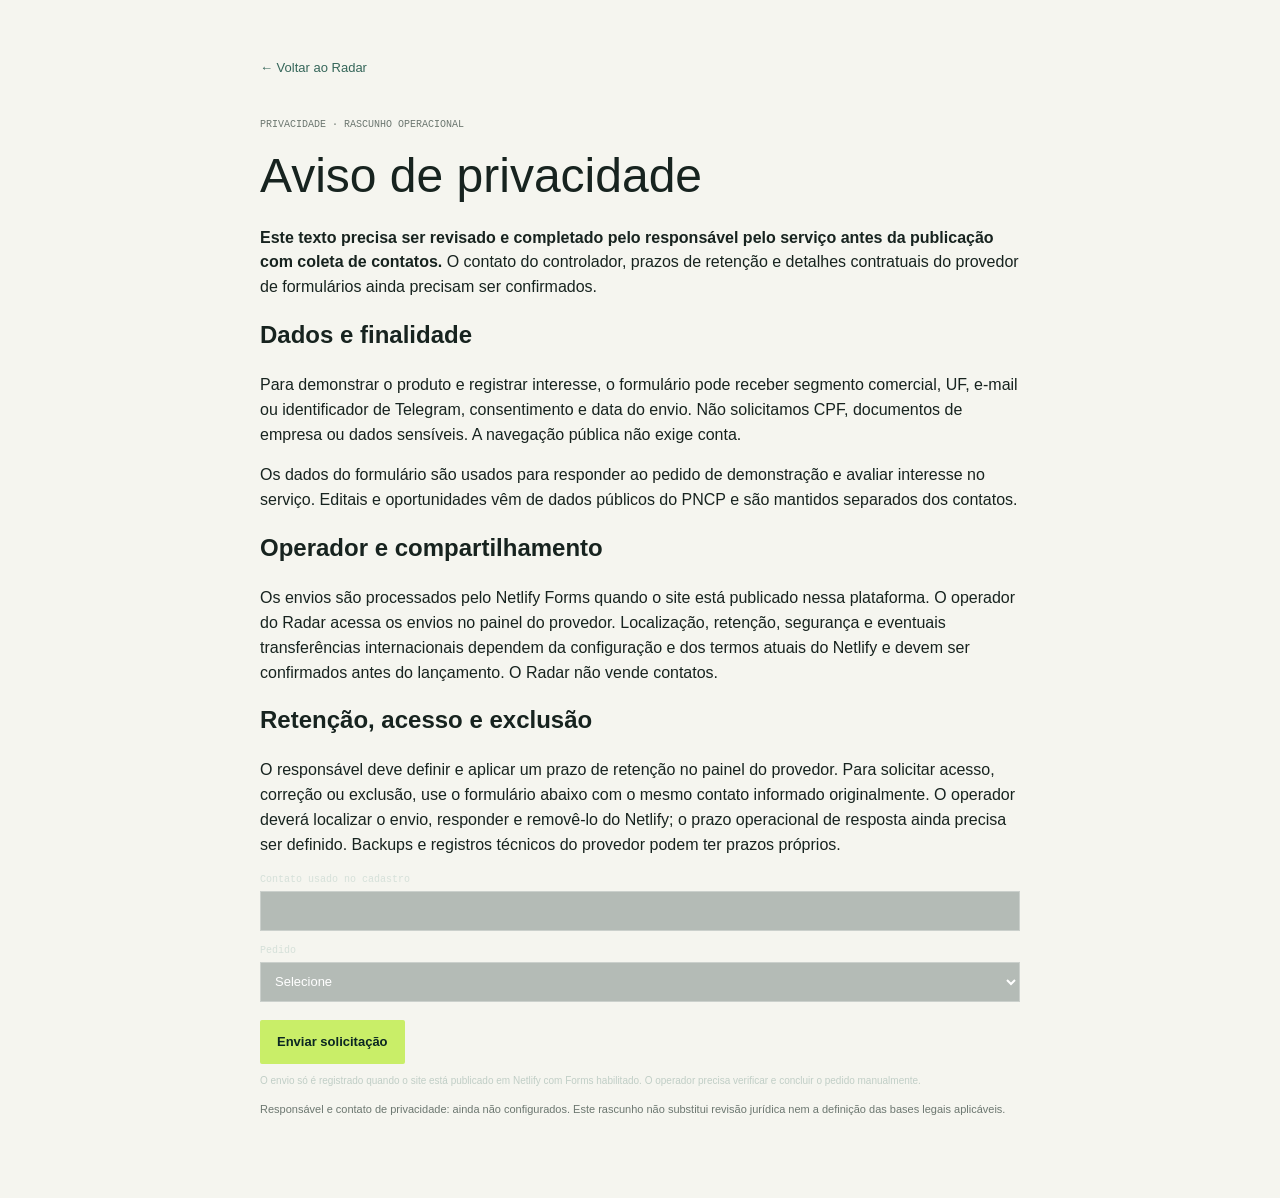
==== site/privacidade.html @ 70b1fcbc "Initial commit – piloto Radar" ====
<!doctype html>
<html lang="pt-BR">
<head>
  <meta charset="utf-8">
  <meta name="viewport" content="width=device-width, initial-scale=1">
  <meta name="robots" content="noindex,follow">
  <title>Privacidade | Radar de Licitações</title>
  <link rel="stylesheet" href="assets/style.css">
</head>
<body>
  <main class="detail-page">
    <a href="index.html">← Voltar ao Radar</a>
    <p class="eyebrow">PRIVACIDADE · RASCUNHO OPERACIONAL</p>
    <h1>Aviso de privacidade</h1>
    <p><strong>Este texto precisa ser revisado e completado pelo responsável pelo serviço antes da publicação com coleta de contatos.</strong> O contato do controlador, prazos de retenção e detalhes contratuais do provedor de formulários ainda precisam ser confirmados.</p>
    <h2>Dados e finalidade</h2>
    <p>Para demonstrar o produto e registrar interesse, o formulário pode receber segmento comercial, UF, e-mail ou identificador de Telegram, consentimento e data do envio. Não solicitamos CPF, documentos de empresa ou dados sensíveis. A navegação pública não exige conta.</p>
    <p>Os dados do formulário são usados para responder ao pedido de demonstração e avaliar interesse no serviço. Editais e oportunidades vêm de dados públicos do PNCP e são mantidos separados dos contatos.</p>
    <h2>Operador e compartilhamento</h2>
    <p>Os envios são processados pelo Netlify Forms quando o site está publicado nessa plataforma. O operador do Radar acessa os envios no painel do provedor. Localização, retenção, segurança e eventuais transferências internacionais dependem da configuração e dos termos atuais do Netlify e devem ser confirmados antes do lançamento. O Radar não vende contatos.</p>
    <h2>Retenção, acesso e exclusão</h2>
    <p>O responsável deve definir e aplicar um prazo de retenção no painel do provedor. Para solicitar acesso, correção ou exclusão, use o formulário abaixo com o mesmo contato informado originalmente. O operador deverá localizar o envio, responder e removê-lo do Netlify; o prazo operacional de resposta ainda precisa ser definido. Backups e registros técnicos do provedor podem ter prazos próprios.</p>
    <form class="lead-form privacy-request" name="privacidade" method="POST" data-netlify="true" netlify-honeypot="bot-field" action="solicitacao-recebida.html">
      <input type="hidden" name="form-name" value="privacidade">
      <p class="hidden"><label>Não preencher <input name="bot-field"></label></p>
      <label>Contato usado no cadastro<input name="contato" required maxlength="120" autocomplete="email"></label>
      <label>Pedido<select name="pedido" required><option value="">Selecione</option><option value="acesso">Acesso aos dados</option><option value="correcao">Correção</option><option value="exclusao">Exclusão</option></select></label>
      <button class="button button-acid" type="submit">Enviar solicitação</button>
      <p class="form-note">O envio só é registrado quando o site está publicado em Netlify com Forms habilitado. O operador precisa verificar e concluir o pedido manualmente.</p>
    </form>
    <p class="source-note">Responsável e contato de privacidade: ainda não configurados. Este rascunho não substitui revisão jurídica nem a definição das bases legais aplicáveis.</p>
  </main>
</body>
</html>
---- site/assets/style.css ----
:root {
  color-scheme: light;
  --forest: #12352f;
  --forest-deep: #0b2622;
  --leaf: #c9ee68;
  --paper: #f5f5ef;
  --white: #fff;
  --ink: #17231f;
  --muted: #6c7770;
  --line: #dce1d9;
  --coral: #ef795f;
  --sans: "IBM Plex Sans", "Segoe UI", sans-serif;
  --mono: "DM Mono", Consolas, monospace;
}

* { box-sizing: border-box; }
html { scroll-behavior: smooth; }
body { margin: 0; color: var(--ink); background: var(--paper); font: 16px/1.55 var(--sans); }
a { color: inherit; }
button, input, select { font: inherit; }
.site-header { min-height: 76px; padding: 0 clamp(20px, 6vw, 92px); display: flex; align-items: center; justify-content: space-between; gap: 28px; border-bottom: 1px solid rgba(255,255,255,.14); background: var(--forest); color: white; }
.wordmark { display: inline-flex; align-items: center; gap: 10px; color: inherit; text-decoration: none; font: 500 13px var(--mono); white-space: nowrap; }
.wordmark-mark { width: 29px; height: 29px; display: grid; place-items: center; background: var(--leaf); color: var(--forest); font: 500 16px var(--mono); }
.wordmark-light { color: #adbbb4; }
.site-header nav { display: flex; align-items: center; gap: clamp(16px, 3vw, 40px); }
.site-header nav a, .header-cta { color: #e8eee9; text-decoration: none; font-size: 13px; }
.site-header nav a:hover, .site-footer a:hover { color: var(--leaf); }
.header-cta { padding: 10px 14px; border: 1px solid rgba(255,255,255,.34); }
.header-cta span { padding-left: 12px; color: var(--leaf); }
.hero { position: relative; min-height: 540px; overflow: hidden; padding: 88px clamp(22px, 10vw, 154px) 85px; display: grid; grid-template-columns: minmax(0, 1fr) 260px; gap: 9%; align-items: center; color: white; background-color: var(--forest); background-image: linear-gradient(122deg, transparent 66%, rgba(201,238,104,.07) 66.1%, transparent 66.4%), repeating-linear-gradient(0deg, transparent 0 43px, rgba(255,255,255,.035) 44px), repeating-linear-gradient(90deg, transparent 0 43px, rgba(255,255,255,.035) 44px); }
.hero::after { content: ""; position: absolute; width: 440px; height: 440px; border: 1px solid rgba(201,238,104,.18); border-radius: 50%; right: 5%; bottom: -52%; box-shadow: 0 0 0 60px rgba(201,238,104,.025), 0 0 0 120px rgba(201,238,104,.02); pointer-events: none; }
.hero-copy, .hero-signal { position: relative; z-index: 1; }
.eyebrow { margin: 0 0 18px; color: var(--muted); font: 500 10px/1.4 var(--mono); letter-spacing: 0; }
.hero .eyebrow, .alert-band .eyebrow, .interest-band .eyebrow { color: #b2c1b8; }
.live-dot, .signal-dot { display: inline-block; width: 7px; height: 7px; margin-right: 8px; border-radius: 50%; background: var(--leaf); vertical-align: 1px; }
h1, h2, h3, p { margin-top: 0; }
.hero h1 { max-width: 760px; margin: 0 0 21px; font-size: clamp(44px, 6vw, 76px); line-height: 1.02; font-weight: 500; }
.hero h1 em, .alert-band h2 em { color: var(--leaf); font-style: normal; }
.hero-lede { max-width: 510px; margin-bottom: 30px; color: #c7d1cb; font-size: 17px; }
.hero-actions { display: flex; align-items: center; gap: 23px; }
.button { min-height: 44px; padding: 12px 17px; display: inline-flex; justify-content: center; align-items: center; gap: 22px; border: 0; border-radius: 2px; text-decoration: none; font-size: 13px; font-weight: 600; cursor: pointer; }
.button-acid { color: var(--forest-deep); background: var(--leaf); }
.button-acid:hover { background: #d9fa83; }
.button-dark, .button-primary { color: white; background: var(--forest); }
.text-link { color: inherit; text-decoration-color: rgba(255,255,255,.48); text-underline-offset: 4px; font-size: 13px; }
.hero-signal { align-self: center; padding: 19px 20px 20px; border: 1px solid rgba(255,255,255,.25); background: rgba(11,38,34,.52); }
.signal-top, .signal-caption { color: #b2c1b8; font: 10px var(--mono); }
.signal-top { display: flex; justify-content: space-between; align-items: center; }
.signal-dot { margin: 0; }
.signal-number { margin-top: 25px; color: var(--leaf); font: 400 51px/1 var(--mono); }
.hero-signal p { margin: 7px 0 19px; color: #e0e8e2; font-size: 13px; }
.signal-rule { height: 1px; margin-bottom: 15px; background: rgba(255,255,255,.2); }
.hero-signal time { display: block; margin-top: 5px; color: white; font: 11px var(--mono); }
.hero-index { position: absolute; right: clamp(22px, 6vw, 92px); bottom: 27px; color: var(--leaf); font: 11px var(--mono); }
.hero-index span { margin: 0 10px; color: #74877c; }
.section-wrap { width: min(1140px, calc(100% - 44px)); margin: 0 auto; }
.explore { padding-top: 76px; padding-bottom: 78px; }
.section-heading { display: flex; justify-content: space-between; align-items: end; gap: 22px; margin-bottom: 26px; }
.section-heading h2, .interest-band h2 { margin: 0; font-size: clamp(30px, 4vw, 43px); line-height: 1.08; font-weight: 500; }
.result-count, .plans-note, .data-updated { margin: 0 0 5px; color: var(--muted); font-size: 12px; }
.freshness-warning { margin: -12px 0 16px; padding: 10px 12px; border-left: 3px solid var(--coral); color: #704234; background: #f8e9e3; font-size: 12px; }
.filters { margin-bottom: 17px; padding: 13px; display: grid; grid-template-columns: minmax(220px, 1.7fr) repeat(5, minmax(105px, .7fr)) 42px; align-items: end; gap: 10px; border: 1px solid var(--line); background: #fff; }
.filters label, .lead-form label { min-width: 0; display: grid; gap: 6px; color: var(--muted); font: 10px var(--mono); }
.filters input, .filters select, .lead-form input:not([type=checkbox]), .lead-form select { width: 100%; min-height: 40px; padding: 9px 10px; border: 1px solid var(--line); border-radius: 0; outline-color: #508575; color: var(--ink); background: #fff; font: 13px var(--sans); }
.filter-reset { width: 40px; height: 40px; border: 1px solid var(--line); color: var(--forest); background: var(--paper); font-size: 20px; cursor: pointer; }
.opportunity-table-wrap { overflow-x: auto; border-top: 2px solid var(--forest); }
.opportunity-table { width: 100%; min-width: 750px; border-collapse: collapse; text-align: left; }
.opportunity-table th { padding: 12px 10px; color: var(--muted); background: #edeee8; font: 10px var(--mono); }
.opportunity-table td { padding: 15px 10px; border-bottom: 1px solid var(--line); vertical-align: top; font-size: 12px; }
.opportunity-table td:first-child { width: 42%; }
.opp-title { display: block; max-width: 520px; color: var(--forest); font-size: 14px; font-weight: 600; text-decoration: none; }
.opp-title:hover { text-decoration: underline; text-underline-offset: 3px; }
.opp-org, .opp-meta { display: block; margin-top: 4px; color: var(--muted); font-size: 11px; }
.opp-location { white-space: nowrap; }
.deadline { white-space: nowrap; font: 11px var(--mono); }
.official-link { color: #356659; font-weight: 600; text-decoration: none; white-space: nowrap; }
.empty-state { padding: 40px !important; color: var(--muted); text-align: center; }
.table-footnote, .source-note { margin: 13px 0 0; color: var(--muted); font-size: 11px; }
.alert-band { padding: 74px 0; color: white; background: var(--forest-deep); }
.alert-layout { display: grid; grid-template-columns: 1fr minmax(360px, 480px); gap: 9%; align-items: center; }
.alert-band h2 { margin: 0 0 18px; font-size: clamp(35px, 4.2vw, 48px); line-height: 1.05; font-weight: 500; }
.alert-band .alert-layout > div:first-child > p:not(.eyebrow) { max-width: 420px; margin-bottom: 23px; color: #bdcac3; font-size: 14px; }
.telegram-preview { padding: 16px; color: var(--ink); background: #e9f0e9; }
.telegram-top { display: flex; align-items: center; gap: 10px; padding: 2px 2px 13px; border-bottom: 1px solid #d6dfd5; }
.telegram-avatar { width: 31px; height: 31px; display: grid; place-items: center; color: white; background: #478773; font: 13px var(--mono); }
.telegram-top strong, .telegram-top small { display: block; }
.telegram-top strong { font-size: 12px; }
.telegram-top small { color: var(--muted); font-size: 10px; }
.telegram-mark { margin-left: auto; color: #64786c; font: 9px var(--mono); }
.telegram-message { max-height: 255px; overflow: auto; padding: 16px 13px; background: white; font-size: 12px; white-space: pre-wrap; overflow-wrap: anywhere; }
.telegram-message p { margin: 0; }
.telegram-message a { color: #356659; }
.preview-note { margin: 9px 0 0; color: #bdcac3; font-size: 10px; }
.plans { padding-top: 76px; padding-bottom: 65px; }
.plan-grid { display: grid; grid-template-columns: 1fr 1fr; border: 1px solid var(--line); }
.plan { min-height: 300px; padding: 25px 29px; background: #fff; }
.plan + .plan { border-left: 1px solid var(--line); }
.plan-founder { background: #e7eddd; }
.plan-label { margin-bottom: 12px; color: #55766b; font: 10px var(--mono); }
.plan h3 { margin-bottom: 6px; font-size: 25px; font-weight: 500; }
.plan-price { margin-bottom: 15px; font: 24px var(--mono); }
.plan-price span { color: var(--muted); font: 11px var(--sans); }
.plan ul { min-height: 93px; margin: 0 0 19px; padding-left: 17px; color: #52605a; font-size: 12px; }
.plan li { padding: 3px 0; }
.plan .text-link { color: var(--forest); }
.pricing-disclaimer { margin: 11px 0 0; color: var(--muted); font-size: 11px; }
.interest-band { padding: 72px 0; color: white; background: #315a4e; }
.interest-layout { display: grid; grid-template-columns: .9fr 1.1fr; gap: 10%; }
.interest-band h2 { margin-bottom: 14px; }
.interest-layout > div > p:not(.eyebrow) { max-width: 390px; color: #dae4dd; font-size: 14px; }
.lead-form { display: grid; gap: 14px; }
.lead-form label { color: #d5e0d9; }
.form-row { display: grid; grid-template-columns: 120px 1fr; gap: 12px; }
.lead-form input:not([type=checkbox]), .lead-form select { border-color: rgba(255,255,255,.3); color: white; background: rgba(11,38,34,.28); }
.lead-form input::placeholder { color: #c0cec6; }
.consent { display: flex !important; grid-template-columns: 18px 1fr; align-items: start; gap: 9px !important; color: #e4ebe6 !important; font: 11px/1.45 var(--sans) !important; }
.consent input { width: 15px; height: 15px; margin: 0; accent-color: var(--leaf); }
.lead-form button { justify-self: start; }
.form-note { margin: -5px 0 0; color: #c0cec6; font-size: 10px; }
.hidden { position: absolute; width: 1px; height: 1px; overflow: hidden; clip: rect(0,0,0,0); }
.data-section { padding-top: 74px; padding-bottom: 72px; }
.data-updated strong { color: var(--ink); font-weight: 500; }
.data-grid { display: grid; grid-template-columns: repeat(3, 1fr); border-top: 1px solid var(--line); border-bottom: 1px solid var(--line); }
.data-grid > div { padding: 22px 20px 22px 0; }
.data-grid > div + div { padding-left: 20px; border-left: 1px solid var(--line); }
.data-grid h3 { margin-bottom: 8px; font: 11px var(--mono); text-transform: uppercase; }
.data-grid p { margin: 0; color: var(--muted); font-size: 12px; }
.metrics-row { margin-top: 27px; display: grid; grid-template-columns: repeat(4, 1fr); gap: 20px; }
.metrics-row div { display: grid; gap: 7px; }
.metrics-row span { color: var(--muted); font: 9px var(--mono); }
.metrics-row strong { font-size: 14px; font-weight: 500; }
.site-footer { min-height: 85px; padding: 19px clamp(20px, 6vw, 92px); display: flex; align-items: center; justify-content: space-between; gap: 20px; color: white; background: var(--forest-deep); }
.site-footer p, .site-footer > a:last-child { margin: 0; color: #c0cec6; font-size: 11px; text-decoration: none; }
.footer-links { display: flex; align-items: center; gap: 18px; }
.footer-links a { color: #c0cec6; font-size: 11px; text-decoration: none; }
.detail-page { width: min(760px, calc(100% - 40px)); min-height: 70vh; margin: 0 auto; padding: 55px 0 80px; }
.detail-page > a:first-child { color: #356659; font-size: 13px; text-decoration: none; }
.detail-page .eyebrow { margin-top: 38px; }
.detail-page h1 { margin: 0 0 23px; font-size: clamp(32px, 5vw, 48px); line-height: 1.1; font-weight: 500; }
.detail-grid { display: grid; grid-template-columns: 180px 1fr; margin: 0 0 26px; border-top: 1px solid var(--line); }
.detail-grid dt, .detail-grid dd { margin: 0; padding: 12px 8px; border-bottom: 1px solid var(--line); font-size: 13px; }
.detail-grid dt { color: var(--muted); }
.detail-page .button { margin-top: 4px; }
.segment-list { margin: 34px 0 0; padding: 0; list-style: none; border-top: 1px solid var(--line); }
.segment-list li { display: grid; gap: 5px; padding: 15px 0; border-bottom: 1px solid var(--line); }
.segment-list a { color: var(--forest); font-weight: 600; text-decoration: none; }
.segment-list span { color: var(--muted); font-size: 11px; }

@media (max-width: 800px) {
  .site-header { min-height: 66px; flex-wrap: wrap; gap: 12px; padding-top: 12px; padding-bottom: 12px; }
  .site-header nav { order: 3; width: 100%; justify-content: space-between; gap: 10px; }
  .site-header nav a { font-size: 11px; }
  .header-cta { padding: 8px; font-size: 11px; }
  .hero { min-height: auto; grid-template-columns: 1fr; gap: 35px; padding-top: 64px; padding-bottom: 70px; }
  .hero h1 { max-width: 630px; font-size: clamp(43px, 10vw, 65px); }
  .hero-signal { width: min(100%, 310px); }
  .hero::after { right: -28%; bottom: -38%; }
  .filters { grid-template-columns: 1fr 1fr; }
  .filter-search { grid-column: span 2; }
  .filter-reset { justify-self: end; }
  .alert-layout, .interest-layout { grid-template-columns: 1fr; gap: 38px; }
  .telegram-preview { max-width: 560px; }
  .interest-band { padding: 55px 0; }
}
@media (max-width: 540px) {
  .section-wrap { width: min(100% - 32px, 1140px); }
  .hero { padding-right: 20px; padding-left: 20px; }
  .hero-actions { align-items: flex-start; flex-direction: column; gap: 17px; }
  .section-heading { align-items: flex-start; flex-direction: column; gap: 8px; }
  .explore, .plans, .data-section { padding-top: 55px; padding-bottom: 55px; }
  .filters { padding: 9px; gap: 8px; }
  .filters label { font-size: 9px; }
  .filters input, .filters select { min-height: 39px; padding: 8px 6px; font-size: 12px; }
  .plan-grid { grid-template-columns: 1fr; }
  .plan + .plan { border-top: 1px solid var(--line); border-left: 0; }
  .plan { min-height: 0; padding: 22px; }
  .plan ul { min-height: 0; }
  .form-row { grid-template-columns: 95px 1fr; gap: 8px; }
  .data-grid { grid-template-columns: 1fr; }
  .data-grid > div, .data-grid > div + div { padding: 17px 0; border-left: 0; }
  .data-grid > div + div { border-top: 1px solid var(--line); }
  .metrics-row { grid-template-columns: 1fr 1fr; row-gap: 22px; }
  .site-footer { align-items: flex-start; flex-direction: column; gap: 10px; }
  .footer-links { flex-wrap: wrap; gap: 12px; }
  .detail-grid { grid-template-columns: 130px 1fr; }
  .detail-grid dt, .detail-grid dd { overflow-wrap: anywhere; font-size: 12px; }
}
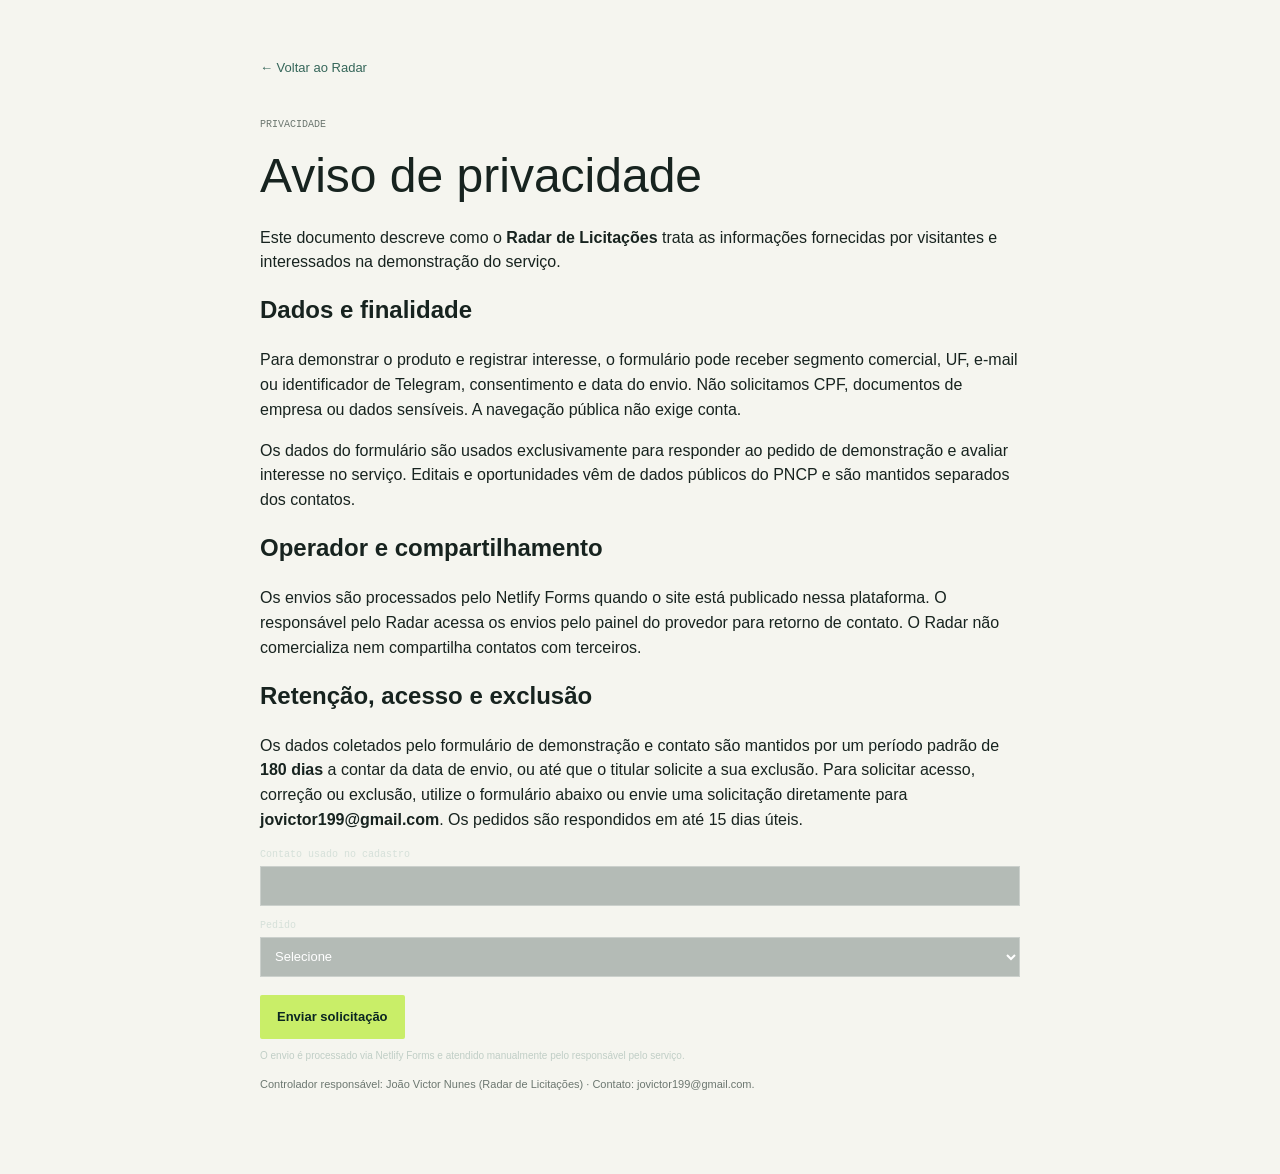
==== commit 13227ceb: "Atualiza termos de uso e aviso de privacidade com dados do responsavel" ====
--- a/site/privacidade.html
+++ b/site/privacidade.html
@@ -10,25 +10,25 @@
 <body>
   <main class="detail-page">
     <a href="index.html">← Voltar ao Radar</a>
-    <p class="eyebrow">PRIVACIDADE · RASCUNHO OPERACIONAL</p>
+    <p class="eyebrow">PRIVACIDADE</p>
     <h1>Aviso de privacidade</h1>
-    <p><strong>Este texto precisa ser revisado e completado pelo responsável pelo serviço antes da publicação com coleta de contatos.</strong> O contato do controlador, prazos de retenção e detalhes contratuais do provedor de formulários ainda precisam ser confirmados.</p>
+    <p>Este documento descreve como o <strong>Radar de Licitações</strong> trata as informações fornecidas por visitantes e interessados na demonstração do serviço.</p>
     <h2>Dados e finalidade</h2>
     <p>Para demonstrar o produto e registrar interesse, o formulário pode receber segmento comercial, UF, e-mail ou identificador de Telegram, consentimento e data do envio. Não solicitamos CPF, documentos de empresa ou dados sensíveis. A navegação pública não exige conta.</p>
-    <p>Os dados do formulário são usados para responder ao pedido de demonstração e avaliar interesse no serviço. Editais e oportunidades vêm de dados públicos do PNCP e são mantidos separados dos contatos.</p>
+    <p>Os dados do formulário são usados exclusivamente para responder ao pedido de demonstração e avaliar interesse no serviço. Editais e oportunidades vêm de dados públicos do PNCP e são mantidos separados dos contatos.</p>
     <h2>Operador e compartilhamento</h2>
-    <p>Os envios são processados pelo Netlify Forms quando o site está publicado nessa plataforma. O operador do Radar acessa os envios no painel do provedor. Localização, retenção, segurança e eventuais transferências internacionais dependem da configuração e dos termos atuais do Netlify e devem ser confirmados antes do lançamento. O Radar não vende contatos.</p>
+    <p>Os envios são processados pelo Netlify Forms quando o site está publicado nessa plataforma. O responsável pelo Radar acessa os envios pelo painel do provedor para retorno de contato. O Radar não comercializa nem compartilha contatos com terceiros.</p>
     <h2>Retenção, acesso e exclusão</h2>
-    <p>O responsável deve definir e aplicar um prazo de retenção no painel do provedor. Para solicitar acesso, correção ou exclusão, use o formulário abaixo com o mesmo contato informado originalmente. O operador deverá localizar o envio, responder e removê-lo do Netlify; o prazo operacional de resposta ainda precisa ser definido. Backups e registros técnicos do provedor podem ter prazos próprios.</p>
+    <p>Os dados coletados pelo formulário de demonstração e contato são mantidos por um período padrão de <strong>180 dias</strong> a contar da data de envio, ou até que o titular solicite a sua exclusão. Para solicitar acesso, correção ou exclusão, utilize o formulário abaixo ou envie uma solicitação diretamente para <strong>jovictor199@gmail.com</strong>. Os pedidos são respondidos em até 15 dias úteis.</p>
     <form class="lead-form privacy-request" name="privacidade" method="POST" data-netlify="true" netlify-honeypot="bot-field" action="solicitacao-recebida.html">
       <input type="hidden" name="form-name" value="privacidade">
       <p class="hidden"><label>Não preencher <input name="bot-field"></label></p>
       <label>Contato usado no cadastro<input name="contato" required maxlength="120" autocomplete="email"></label>
       <label>Pedido<select name="pedido" required><option value="">Selecione</option><option value="acesso">Acesso aos dados</option><option value="correcao">Correção</option><option value="exclusao">Exclusão</option></select></label>
       <button class="button button-acid" type="submit">Enviar solicitação</button>
-      <p class="form-note">O envio só é registrado quando o site está publicado em Netlify com Forms habilitado. O operador precisa verificar e concluir o pedido manualmente.</p>
+      <p class="form-note">O envio é processado via Netlify Forms e atendido manualmente pelo responsável pelo serviço.</p>
     </form>
-    <p class="source-note">Responsável e contato de privacidade: ainda não configurados. Este rascunho não substitui revisão jurídica nem a definição das bases legais aplicáveis.</p>
+    <p class="source-note">Controlador responsável: João Victor Nunes (Radar de Licitações) · Contato: jovictor199@gmail.com.</p>
   </main>
 </body>
 </html>
